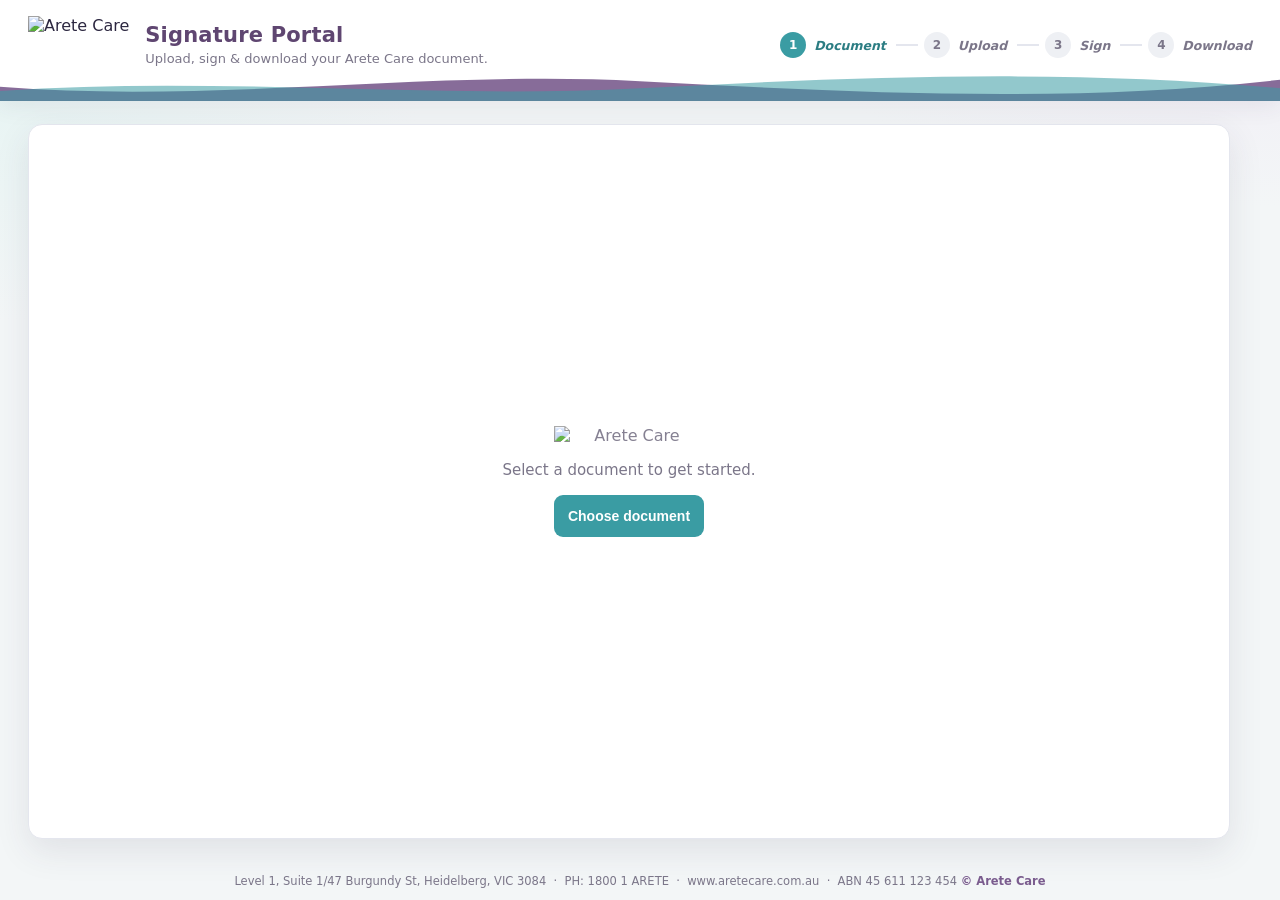
==== index.html @ b74be6d1 "Bump asset token for the updated confirm dialog Co-Authored-By: Claude Opus 5 <noreply@anthropic.com" ====
<!DOCTYPE html>
<html lang="en">
<head>
<meta charset="UTF-8">
<meta name="viewport" content="width=device-width, initial-scale=1.0">

<title>Arete Care · Signature Portal</title>

<link rel="stylesheet" href="css/style.css?v=20260728e">
<link rel="icon" href="assets/arete-logo.png">

<script src="libs/pdf.min.js"></script>
<script src="libs/pdf-lib.min.js"></script>
<script src="libs/signature_pad.umd.min.js"></script>
</head>

<body>

<!-- ============ MODE SELECTION MODAL ============ -->
<div class="modal-overlay" id="modeModal" aria-hidden="false">
    <div class="modal-card" role="dialog" aria-modal="true" aria-labelledby="modeModalTitle">
        <img class="modal-logo" src="assets/arete-logo.png" alt="Arete Care">
        <h2 id="modeModalTitle">Which document are you signing?</h2>
        <p class="modal-sub">Choose a document. The signature and date fields are already positioned for you.</p>

        <div class="mode-grid">
            <button type="button" class="mode-option" data-mode="service">
                <span class="mode-icon mode-icon--teal">&#128196;</span>
                <span class="mode-name">Service Agreement</span>
                <span class="mode-desc">Participant / Representative &amp; Arete authorised person signatures, plus tick boxes &amp; text fields.</span>
                <span class="mode-go">Choose this &rarr;</span>
            </button>

            <button type="button" class="mode-option" data-mode="schedule">
                <span class="mode-icon mode-icon--purple">&#128203;</span>
                <span class="mode-name">Schedule of Supports</span>
                <span class="mode-desc">Participant / Representative signature.</span>
                <span class="mode-go">Choose this &rarr;</span>
            </button>

            <button type="button" class="mode-option" data-mode="consent">
                <span class="mode-icon mode-icon--teal">&#9989;</span>
                <span class="mode-name">Consent Form</span>
                <span class="mode-desc">Use of media consent tick boxes, plus Participant &amp; Representative signatures and date.</span>
                <span class="mode-go">Choose this &rarr;</span>
            </button>

            <button type="button" class="mode-option" data-mode="sil">
                <span class="mode-icon mode-icon--purple">&#127968;</span>
                <span class="mode-name">SIL Service Agreement</span>
                <span class="mode-desc">Participant / Representative &amp; Arete authorised person signatures, plus access to records tick boxes &amp; text fields.</span>
                <span class="mode-go">Choose this &rarr;</span>
            </button>
        </div>
    </div>
</div>

<!-- ============ HEADER ============ -->
<header class="header">
    <div class="header-inner">
        <div class="brand-block">
            <img class="brand-logo" src="assets/arete-logo.png" alt="Arete Care">
            <div class="brand-text">
                <h1>Signature Portal</h1>
                <p>Upload, sign &amp; download your Arete Care document.</p>
            </div>
        </div>

        <ol class="stepper" id="stepper">
            <li data-step="document" class="active"><span>1</span><em>Document</em></li>
            <li data-step="upload"><span>2</span><em>Upload</em></li>
            <li data-step="sign"><span>3</span><em>Sign</em></li>
            <li data-step="download"><span>4</span><em>Download</em></li>
        </ol>
    </div>
    <svg class="header-wave" viewBox="0 0 1440 48" preserveAspectRatio="none" aria-hidden="true">
        <path d="M0,28 C240,52 480,4 720,20 C960,36 1200,52 1440,18 L1440,48 L0,48 Z" fill="#7a5c8e" opacity="0.9"/>
        <path d="M0,34 C240,12 480,46 720,30 C960,14 1200,2 1440,30 L1440,48 L0,48 Z" fill="#3a9ca3" opacity="0.55"/>
    </svg>
</header>

<!-- ============ MAIN LAYOUT ============ -->
<div class="main-layout panel-hidden">

    <section class="pdf-section">

        <div class="doc-toolbar" id="docToolbar" hidden>
            <div class="doc-toolbar-info">
                <strong id="toolbarDocName">Document</strong>
                <span id="toolbarMeta"></span>
            </div>
            <div class="doc-toolbar-actions">
                <button type="button" class="ghost-btn ghost-btn--reset" id="resetBtn" hidden
                        title="Clear this file and upload a different one">&#8635; Reset</button>
                <button type="button" class="ghost-btn" id="changeDocBtn">Change document</button>
            </div>
        </div>

        <!-- Scrollable preview area (height follows the screen) -->
        <div class="pdf-scroll" id="pdfScroll">

            <!-- Upload view -->
            <div class="upload-view" id="uploadView" hidden>
                <div class="upload-zone" id="uploadZone" tabindex="0" role="button" aria-label="Upload PDF">
                    <span class="upload-icon">&#11014;</span>
                    <h3 id="uploadTitle">Upload your document</h3>
                    <p id="uploadHint">Drag &amp; drop the PDF here, or click to browse.</p>
                </div>
                <input type="file" id="fileInput" accept="application/pdf,.pdf" hidden>
                <p class="upload-error" id="uploadError" hidden></p>
            </div>

            <!-- Document preview (all pages) -->
            <div id="pdfContainer"></div>

            <!-- Empty / initial -->
            <div class="empty-state" id="emptyState">
                <img class="empty-logo" src="assets/arete-logo.png" alt="Arete Care">
                <p>Select a document to get started.</p>
                <button type="button" id="openModalBtn">Choose document</button>
            </div>

        </div>

    </section>

    <aside class="side-panel" id="sidePanel">
        <div class="panel-title">
            <span>Signing</span>
            <strong id="panelMode">Ready</strong>
        </div>

        <div class="panel-locked" id="panelLocked">
            Upload a document to start signing.
        </div>

        <div class="panel-body" id="panelBody" hidden>
            <div class="panel-hint" id="fieldsHint" hidden>
                This document has tick boxes and blanks to fill in. Click the
                highlighted boxes on the document to tick them, and type into the
                shaded blanks. Typing ticks the matching box automatically.
            </div>

            <h3>Signature for</h3>
            <select id="signerRole"></select>

            <h3>Date signed</h3>
            <input type="date" id="signedDate">

            <h3>Draw signature</h3>
            <canvas id="signaturePad"></canvas>

            <div class="actions">
                <button id="clearSignature" class="secondary-btn">Clear</button>
                <button id="applySignature">Apply signature</button>
            </div>

            <div class="progress-row">
                <div class="progress-track"><div class="progress-fill" id="progressFill"></div></div>
                <span id="progressLabel">0 of 0 signed</span>
            </div>

            <button id="downloadBtn" disabled>Download signed PDF</button>

            <div id="signatureList" class="signature-list"></div>
        </div>
    </aside>

</div>

<footer class="site-footer">
    Level 1, Suite 1/47 Burgundy St, Heidelberg, VIC 3084 &nbsp;·&nbsp;
    PH: 1800 1 ARETE &nbsp;·&nbsp; www.aretecare.com.au &nbsp;·&nbsp; ABN 45 611 123 454
    <span>© Arete Care</span>
</footer>

<script src="js/signing-engine.js?v=20260728e"></script>
<script src="js/app.js?v=20260728e"></script>

</body>
</html>
---- css/style.css ----
:root{
    /* Arete Care brand palette (sampled from the document) */
    --teal:#3a9ca3;
    --teal-dark:#2c7d83;
    --teal-soft:#e6f4f3;
    --purple:#7a5c8e;
    --purple-dark:#5f4671;
    --purple-soft:#f0eaf5;

    --ink:#2c2740;
    --muted:#7b7689;
    --line:#e4e6ee;
    --panel:#ffffff;
    --page:#f3f6f7;
    --danger:#b42318;
    --danger-soft:#fdecea;

    --radius:14px;
    --radius-sm:9px;
    --shadow:0 12px 34px rgba(58,46,80,.10);
    --shadow-sm:0 4px 14px rgba(58,46,80,.08);
}

*{ box-sizing:border-box; }
html,body{ height:100%; }

/* the hidden attribute must always win over any display rule below */
[hidden]{ display:none !important; }

body{
    margin:0;
    font-family:"Segoe UI", system-ui, Arial, sans-serif;
    background:
        radial-gradient(900px 420px at 100% -5%, var(--purple-soft), transparent 60%),
        radial-gradient(820px 420px at -5% 8%, var(--teal-soft), transparent 60%),
        var(--page);
    color:var(--ink);
    display:flex;
    flex-direction:column;
    min-height:100%;
}

/* ===================== HEADER ===================== */
.header{
    position:sticky;
    top:0;
    z-index:30;
    flex:none;
    background:#ffffff;
    box-shadow:0 6px 22px rgba(58,46,80,.08);
}

.header-inner{
    display:flex;
    align-items:center;
    justify-content:space-between;
    gap:24px;
    flex-wrap:wrap;
    max-width:1320px;
    margin:0 auto;
    padding:16px 28px 26px;
}

.brand-block{ display:flex; align-items:center; gap:16px; }

.brand-logo{ height:58px; width:auto; display:block; }

.brand-text h1{
    margin:0;
    font-size:21px;
    line-height:1.1;
    color:var(--purple-dark);
    letter-spacing:.2px;
}
.brand-text p{ margin:4px 0 0; color:var(--muted); font-size:13px; }

/* stepper */
.stepper{
    display:flex;
    align-items:center;
    gap:6px;
    margin:0;
    padding:0;
    list-style:none;
}
.stepper li{
    display:flex;
    align-items:center;
    gap:8px;
    font-size:12.5px;
    font-weight:700;
    color:var(--muted);
    white-space:nowrap;
}
.stepper li::after{
    content:"";
    width:22px;
    height:2px;
    background:var(--line);
    margin-left:2px;
}
.stepper li:last-child::after{ display:none; }
.stepper li span{
    display:grid;
    place-items:center;
    width:26px;
    height:26px;
    border-radius:50%;
    background:#eef0f4;
    color:var(--muted);
    font-size:12px;
    transition:.2s;
}
.stepper li.active{ color:var(--teal-dark); }
.stepper li.active span{ background:var(--teal); color:#fff; }
.stepper li.done{ color:var(--purple); }
.stepper li.done span{ background:var(--purple); color:#fff; font-size:0; }
.stepper li.done span::before{ content:"\2713"; font-size:13px; }

.header-wave{
    position:absolute;
    left:0;
    right:0;
    bottom:-1px;
    width:100%;
    height:34px;
    display:block;
}

/* ===================== LAYOUT ===================== */
.main-layout{
    flex:1;
    width:100%;
    max-width:1320px;
    margin:0 auto;
    display:grid;
    grid-template-columns:minmax(0,1fr) 380px;
    gap:22px;
    padding:24px 28px;
    align-items:start;
    transition:grid-template-columns .3s ease;
}

/* No signature box selected yet: collapse the side panel's column to 0 and
   let the document smoothly take the full width instead. */
.main-layout.panel-hidden{
    grid-template-columns:minmax(0,1fr) 0px;
}

.pdf-section,
.side-panel{
    background:var(--panel);
    border:1px solid var(--line);
    border-radius:var(--radius);
    box-shadow:var(--shadow);
}

.pdf-section{
    display:flex;
    flex-direction:column;
    min-height:0;
    padding:14px;
}

/* the only scroll area for the document; height follows the screen on desktop */
.pdf-scroll{
    flex:1;
    min-height:0;
}

.side-panel{
    display:flex;
    flex-direction:column;
    padding:0 0 16px;
    overflow:hidden;
    min-width:0; /* allow the grid column to actually shrink to 0, not just its content */
    opacity:1;
    visibility:visible;
    transform:translateX(0);
    transition:opacity .25s ease, transform .25s ease, visibility 0s linear 0s;
}

/* Fade + slide out as the column collapses; only truly hidden once the fade finishes. */
.main-layout.panel-hidden .side-panel{
    opacity:0;
    visibility:hidden;
    transform:translateX(16px);
    transition:opacity .2s ease, transform .2s ease, visibility 0s linear .2s;
}

@media (prefers-reduced-motion:reduce){
    .main-layout,
    .side-panel{ transition:none; }
}

/* ===================== DOC TOOLBAR ===================== */
.doc-toolbar{
    flex:none;
    display:flex;
    align-items:center;
    justify-content:space-between;
    gap:14px;
    padding:12px 16px;
    margin-bottom:14px;
    background:linear-gradient(120deg,var(--teal-soft),var(--purple-soft));
    border:1px solid #e1e8ea;
    border-radius:var(--radius-sm);
}
.doc-toolbar-info{ display:flex; flex-direction:column; gap:2px; min-width:0; }
.doc-toolbar-info strong{ font-size:15px; color:var(--purple-dark); }
.doc-toolbar-info span{ font-size:12.5px; color:var(--muted); }

.doc-toolbar-actions{ display:flex; gap:10px; flex:none; }

.ghost-btn{
    background:#fff;
    color:var(--teal-dark);
    border:1.5px solid var(--teal);
    font-weight:700;
    white-space:nowrap;
}
.ghost-btn:hover{ background:var(--teal-soft); }

.ghost-btn--reset{
    color:var(--purple-dark);
    border-color:#cdbcd8;
}
.ghost-btn--reset:hover{ background:var(--purple-soft); border-color:var(--purple); }

/* ===================== UPLOAD VIEW ===================== */
.upload-view{
    display:flex;
    flex-direction:column;
    justify-content:center;
    min-height:100%;
    padding:18px 6px;
}

.upload-zone{
    display:flex;
    flex-direction:column;
    align-items:center;
    justify-content:center;
    gap:8px;
    min-height:360px;
    padding:40px;
    border:2.5px dashed #b7cdd0;
    border-radius:16px;
    background:linear-gradient(180deg,#fafdfd,#f3f9f9);
    cursor:pointer;
    text-align:center;
    transition:border-color .15s, background .15s, transform .05s;
}
.upload-zone:hover,
.upload-zone:focus-visible{
    border-color:var(--teal);
    background:var(--teal-soft);
    outline:none;
}
.upload-zone.dragover{
    border-color:var(--purple);
    background:var(--purple-soft);
    transform:scale(1.004);
}
.upload-icon{ font-size:42px; line-height:1; color:var(--teal); }
.upload-zone h3{ margin:6px 0 0; font-size:18px; color:var(--ink); text-transform:none; letter-spacing:0; }
.upload-zone p{ margin:0; color:var(--muted); font-size:14px; }
.upload-error{
    margin:14px 2px 0;
    padding:12px 14px;
    border-left:4px solid var(--danger);
    border-radius:6px;
    background:var(--danger-soft);
    color:#7a1c14;
    font-weight:600;
    font-size:13.5px;
}

/* ===================== EMPTY STATE ===================== */
.empty-state{
    display:flex;
    flex-direction:column;
    align-items:center;
    justify-content:center;
    gap:16px;
    min-height:100%;
    color:var(--muted);
    text-align:center;
}
.empty-logo{ width:150px; opacity:.92; }
.empty-state p{ margin:0; font-size:15px; }

/* ===================== SIDE PANEL ===================== */
.panel-title{
    display:flex;
    justify-content:space-between;
    align-items:center;
    gap:10px;
    padding:15px 20px;
    background:linear-gradient(120deg,var(--teal),var(--teal-dark));
    color:#fff;
}
.panel-title span{ font-size:17px; font-weight:800; letter-spacing:.3px; }
.panel-title strong{
    padding:5px 11px;
    border-radius:999px;
    background:rgba(255,255,255,.22);
    color:#fff;
    font-size:11.5px;
    max-width:190px;
    overflow:hidden;
    text-overflow:ellipsis;
    white-space:nowrap;
}

.panel-locked{
    margin:20px;
    padding:16px;
    border-radius:var(--radius-sm);
    background:#f5f7f8;
    border:1px dashed #cdd6d8;
    color:var(--muted);
    font-size:14px;
    text-align:center;
}

.panel-title{ flex:none; }
.panel-locked{ flex:none; }
.panel-body{ flex:1; min-height:0; overflow-y:auto; padding:18px 20px 0; }

.panel-hint{
    padding:11px 13px;
    margin-bottom:6px;
    border-left:4px solid var(--purple);
    border-radius:6px;
    background:var(--purple-soft);
    color:var(--purple-dark);
    font-size:12.5px;
    line-height:1.45;
    font-weight:600;
}

h3{
    display:block;
    margin:16px 0 8px;
    font-size:12px;
    font-weight:800;
    color:var(--purple-dark);
    text-transform:uppercase;
    letter-spacing:.5px;
}

input,
select{
    width:100%;
    min-height:42px;
    padding:9px 12px;
    border:1.5px solid #d3dadd;
    border-radius:var(--radius-sm);
    background:#fff;
    color:var(--ink);
    font:inherit;
}
input:focus,
select:focus{
    outline:none;
    border-color:var(--teal);
    box-shadow:0 0 0 3px rgba(58,156,163,.18);
}
button:focus-visible{
    outline:3px solid rgba(122,92,142,.3);
    outline-offset:2px;
}

#signaturePad{
    display:block;
    width:100%;
    height:200px;
    border:2px solid #c9d3d4;
    border-radius:var(--radius-sm);
    background:#fff;
    touch-action:none;
}

.actions{
    display:grid;
    grid-template-columns:1fr 1.6fr;
    gap:10px;
    margin-top:10px;
}

button{
    min-height:42px;
    padding:10px 14px;
    cursor:pointer;
    border:0;
    border-radius:var(--radius-sm);
    background:var(--teal);
    color:#fff;
    font-weight:800;
    font-size:14px;
    transition:background .15s, transform .04s, opacity .15s;
}
button:hover{ background:var(--teal-dark); }
button:active{ transform:translateY(1px); }

.secondary-btn{ background:#eef1f2; color:#55606a; }
.secondary-btn:hover{ background:#e2e7e9; }

.progress-row{ display:flex; align-items:center; gap:10px; margin:18px 0 10px; }
.progress-track{ flex:1; height:8px; border-radius:999px; background:#e9eef0; overflow:hidden; }
.progress-fill{ height:100%; width:0; background:linear-gradient(90deg,var(--teal),var(--purple)); transition:width .3s ease; }
#progressLabel{ font-size:12.5px; font-weight:700; color:var(--muted); white-space:nowrap; }

#downloadBtn{ width:100%; margin-top:4px; background:var(--purple); }
#downloadBtn:hover{ background:var(--purple-dark); }
#downloadBtn:disabled{ background:#cdc6d6; cursor:not-allowed; }

/* checklist */
.signature-list{ display:grid; gap:9px; margin-top:16px; }
.signature-item{
    display:flex;
    justify-content:space-between;
    gap:12px;
    align-items:center;
    width:100%;
    background:#f4f6f7;
    color:var(--ink);
    text-align:left;
    font-weight:700;
    border:1px solid var(--line);
}
.signature-item:hover{ background:#eef2f3; }
.signature-item strong{ font-size:11.5px; color:var(--muted); font-weight:800; }
.signature-item.done{ background:var(--teal-soft); border-color:#bfe2df; }
.signature-item.done strong{ color:var(--teal-dark); }

/* ===================== PDF PAGES ===================== */
.page-wrapper{
    position:relative;
    width:max-content;
    max-width:100%;
    margin:0 auto 22px;
    background:#fff;
    box-shadow:0 4px 20px rgba(58,46,80,.16);
    border-radius:6px;
    border:1px solid #eceef2;
}
.page-wrapper canvas{ display:block; max-width:100%; height:auto; border-radius:6px; }

.page-badge{
    position:absolute;
    top:8px;
    right:8px;
    z-index:2;
    padding:3px 10px;
    border-radius:999px;
    background:rgba(95,70,113,.82);
    color:#fff;
    font-size:11px;
    font-weight:700;
    pointer-events:none;
}

.signature-box{
    position:absolute;
    min-height:0;            /* override global button min-height:42px so small boxes size correctly */
    border:1.5px solid #b59ec9;
    border-radius:3px;
    background:rgba(122,92,142,.10);
    cursor:pointer;
    display:flex;
    align-items:center;
    justify-content:center;
    font-weight:700;
    letter-spacing:.2px;
    color:var(--purple-dark);
    padding:0 4px;
    text-align:center;
    overflow:hidden;
    line-height:1.05;
    font-size:max(8px, calc(var(--s, 1) * 11px));
    transition:background .12s, border-color .12s, box-shadow .12s;
}
/* the field being signed now: same look, just a subtle focus ring */
.signature-box:hover,
.signature-box.active{
    border-color:var(--purple);
    background:rgba(122,92,142,.14);
    box-shadow:0 0 0 2px rgba(122,92,142,.18);
}
/* once signed, always render clean (borderless) — matches the exported PDF */
.signature-box.signed,
.signature-box.signed.active{
    border-color:transparent;
    background:transparent;
    box-shadow:none;
}
.signature-box img{ width:100%; height:100%; object-fit:contain; }

.date-stamp{
    position:absolute;
    color:#000;
    font-family:Arial, sans-serif;
    line-height:1;
    pointer-events:none;
    white-space:nowrap;
}

/* clickable tick boxes overlaid on the PDF */
.checkbox-overlay{
    position:absolute;
    display:grid;
    place-items:center;
    min-height:0;
    padding:0;
    /* scales with the page; small floor so list rows never overlap on mobile */
    width:max(7px, calc(var(--s, 1) * 12px));
    height:max(7px, calc(var(--s, 1) * 12px));
    transform:translate(-50%, -50%);  /* anchored on the box centre */
    border:2px solid var(--purple);
    border-radius:4px;
    background:rgba(122,92,142,.10);
    color:transparent;
    line-height:0;
    cursor:pointer;
    transition:background .12s, border-color .12s;
}
.checkbox-overlay::before{
    content:"\2713";
    font-size:max(10px, calc(var(--s, 1) * 11px));
    font-weight:900;
    line-height:1;
    color:transparent;
}
/* keep the centring transform on press — otherwise the global button:active
   transform shifts the box out from under the cursor and the click is lost */
.checkbox-overlay:active{ transform:translate(-50%, -50%); }
.checkbox-overlay:hover{ background:rgba(122,92,142,.22); }
.checkbox-overlay.checked{ border-color:var(--teal); background:rgba(58,156,163,.18); }
.checkbox-overlay.checked::before{ color:var(--teal-dark); }

/* fill-in blanks overlaid on the PDF */
.textfield-overlay{
    position:absolute;
    min-height:0;
    padding:0 2px;
    border:0;
    border-bottom:1.5px solid transparent;
    border-radius:0;
    background:rgba(58,156,163,.10);
    color:#11253f;
    font-family:Arial, sans-serif;
    line-height:1;
}
.textfield-overlay:hover{ background:rgba(58,156,163,.16); }
.textfield-overlay:focus{
    outline:none;
    background:rgba(58,156,163,.22);
    border-bottom-color:var(--teal);
    box-shadow:none;
}

/* ===================== MODAL ===================== */
.modal-overlay{
    position:fixed;
    inset:0;
    z-index:100;
    display:none;
    align-items:center;
    justify-content:center;
    padding:20px;
    background:rgba(44,39,64,.55);
    backdrop-filter:blur(4px);
}
.modal-overlay.open{ display:flex; }

.modal-card{
    width:100%;
    max-width:840px;
    background:#fff;
    border-radius:18px;
    padding:30px 30px 32px;
    text-align:center;
    box-shadow:0 30px 80px rgba(44,39,64,.4);
    animation:modalIn .2s ease;
}
@keyframes modalIn{
    from{ opacity:0; transform:translateY(12px) scale(.98); }
    to{ opacity:1; transform:none; }
}
.modal-logo{ height:72px; width:auto; margin:0 auto 14px; display:block; }
.modal-card h2{ margin:0; font-size:23px; color:var(--purple-dark); }
.modal-sub{ margin:8px 0 24px; color:var(--muted); font-size:14px; }

.mode-grid{ display:grid; grid-template-columns:repeat(auto-fit, minmax(190px, 1fr)); gap:16px; }

.mode-option{
    display:flex;
    flex-direction:column;
    align-items:flex-start;
    gap:8px;
    padding:22px;
    min-height:auto;
    background:#fbfcfc;
    border:2px solid var(--line);
    border-radius:16px;
    color:var(--ink);
    text-align:left;
    transition:border-color .15s, background .15s, transform .08s, box-shadow .15s;
}
.mode-option:hover{
    border-color:var(--teal);
    background:var(--teal-soft);
    transform:translateY(-3px);
    box-shadow:var(--shadow-sm);
}
.mode-icon{
    display:grid;
    place-items:center;
    width:48px;
    height:48px;
    border-radius:12px;
    font-size:24px;
}
.mode-icon--teal{ background:var(--teal-soft); }
.mode-icon--purple{ background:var(--purple-soft); }
.mode-name{ font-size:17px; font-weight:800; color:var(--purple-dark); }
.mode-desc{ font-size:13px; color:var(--muted); font-weight:600; line-height:1.45; }
.mode-go{ margin-top:6px; font-size:13px; font-weight:800; color:var(--teal-dark); }

/* ===================== SIGN / COUNTERSIGN STATUS VIEWS ===================== */
/* Loading / invalid-link / sent states on sign.html + countersign.html --
   reuses the empty-state look since it's the same "nothing to show yet /
   nothing more to do" shape. */
.sign-status{
    display:flex;
    flex-direction:column;
    align-items:center;
    justify-content:center;
    gap:14px;
    min-height:100%;
    padding:40px 20px;
    color:var(--muted);
    text-align:center;
}
.sign-status img{ width:110px; opacity:.92; }
.sign-status h3{ margin:0; font-size:18px; color:var(--ink); text-transform:none; letter-spacing:0; }
.sign-status p{ margin:0; font-size:14px; max-width:420px; }
.sign-status .status-icon{ font-size:42px; line-height:1; }
.sign-status--error p{ color:#7a1c14; font-weight:600; }
.sign-status--success .status-icon{ color:var(--teal-dark); }

/* ===================== COMPLIANCE PORTAL ===================== */
.compliance-layout{
    flex:1;
    width:100%;
    max-width:1320px;
    margin:0 auto;
    display:grid;
    grid-template-columns:320px minmax(0,1fr);
    gap:22px;
    padding:24px 28px;
    align-items:start;
}

.compliance-card{
    background:var(--panel);
    border:1px solid var(--line);
    border-radius:var(--radius);
    box-shadow:var(--shadow);
    padding:22px;
    min-width:0;
}
.compliance-card h2{ margin:0 0 6px; color:var(--purple-dark); }
.compliance-hint{ margin:0 0 18px; color:var(--muted); font-size:13px; }
.compliance-card h3{ margin:14px 0 6px; font-size:13px; color:var(--ink); }
.compliance-card h3:first-of-type{ margin-top:0; }

/* Custom file picker -- the native "Choose File" control can't be styled and
   looks foreign next to the rest of the form. Compact sibling of the signing
   tool's .upload-zone, sized for this narrow column. */
.file-drop{
    display:flex;
    flex-direction:column;
    align-items:center;
    justify-content:center;
    gap:2px;
    padding:18px 14px;
    border:2px dashed #b7cdd0;
    border-radius:var(--radius-sm);
    background:linear-gradient(180deg,#fafdfd,#f3f9f9);
    cursor:pointer;
    text-align:center;
    transition:border-color .15s, background .15s;
}
.file-drop:hover,
.file-drop:focus-visible{
    border-color:var(--teal);
    background:var(--teal-soft);
    outline:none;
}
.file-drop.dragover{
    border-color:var(--purple);
    background:var(--purple-soft);
}
.file-drop-icon{ font-size:20px; line-height:1; color:var(--teal); }
.file-drop-main{ font-size:13.5px; font-weight:700; color:var(--teal-dark); }
.file-drop-sub{ font-size:11.5px; color:var(--muted); }

.file-chosen{
    display:flex;
    align-items:center;
    gap:10px;
    padding:10px 12px;
    border:1px solid var(--teal);
    border-radius:var(--radius-sm);
    background:var(--teal-soft);
}
.file-chosen-icon{ font-size:17px; line-height:1; flex:none; }
.file-chosen-text{ display:flex; flex-direction:column; min-width:0; flex:1; }
.file-chosen-text strong{
    font-size:12.5px;
    color:var(--ink);
    overflow:hidden;
    text-overflow:ellipsis;
    white-space:nowrap;
}
.file-chosen-text span{ font-size:11px; color:var(--muted); }
.file-clear{
    flex:none;
    width:24px;
    height:24px;
    padding:0;
    border:none;
    border-radius:50%;
    background:transparent;
    color:var(--muted);
    font-size:19px;
    line-height:1;
    cursor:pointer;
    transition:background .15s, color .15s;
}
.file-clear:hover{ background:#ffffff; color:var(--danger); }

.compliance-error{
    margin-top:10px;
    color:var(--danger);
    background:var(--danger-soft);
    border-radius:var(--radius-sm);
    padding:8px 12px;
    font-size:13px;
    font-weight:700;
}

.link-result{
    margin-top:18px;
    padding:14px;
    border-radius:var(--radius-sm);
    background:var(--teal-soft);
    border:1px solid var(--teal);
}
.link-result strong{ color:var(--teal-dark); }
.link-result p{ margin:6px 0 10px; font-size:12.5px; color:var(--muted); }
.link-row{ display:flex; gap:8px; }
.link-row input{ flex:1; font-size:12.5px; }
.link-row button{ flex:none; }

/* Named distinctly from .doc-toolbar, which is the signing tool's own toolbar
   further up this file -- same idea, different page, different styling. */
.doc-list-head{
    display:flex;
    align-items:center;
    justify-content:space-between;
    gap:12px;
    flex-wrap:wrap;
}
.doc-list-head h2{ margin:0; }
.doc-list-head-right{ display:flex; align-items:center; gap:10px; }
.doc-count{ color:var(--muted); font-size:12.5px; white-space:nowrap; }

.live-badge{
    display:inline-flex;
    align-items:center;
    gap:6px;
    font-size:11.5px;
    color:var(--muted);
    white-space:nowrap;
}
.live-dot{
    width:7px;
    height:7px;
    border-radius:50%;
    background:var(--teal);
    animation:live-pulse 2s ease-in-out infinite;
}
.live-dot.is-stale{ background:#c9a227; animation:none; }

@keyframes live-pulse{
    0%,100%{ opacity:1; }
    50%{ opacity:.25; }
}
@media (prefers-reduced-motion:reduce){
    .live-dot{ animation:none; }
}

/* Header row stays put while the body scrolls, so you never lose track of
   which column you're reading in a long list. */
.doc-table-wrap{ overflow:auto; margin-top:12px; }
.doc-table{ width:100%; border-collapse:collapse; font-size:13px; }
.doc-table th{
    position:sticky;
    top:0;
    z-index:1;
    background:var(--panel);
    text-align:left;
    padding:10px 8px;
    color:var(--muted);
    font-size:11.5px;
    text-transform:uppercase;
    letter-spacing:.03em;
    border-bottom:1px solid var(--line);
    white-space:nowrap;
}
.doc-table td{ padding:11px 8px; border-bottom:1px solid var(--line); vertical-align:middle; }
.doc-table tbody tr:last-child td{ border-bottom:none; }
.doc-table tbody tr{ transition:background .12s ease; }
.doc-table tbody tr:hover{ background:#fafbfc; }

/* Column sizing: keep the two date columns and the action button on one line
   each, and let the participant cell absorb the slack -- a long email address
   ellipsises rather than forcing the action button out of view. */
.doc-table td:nth-child(4),
.doc-table td:nth-child(5){ white-space:nowrap; color:var(--muted); }
.doc-table th:nth-child(6),
.doc-table td:nth-child(6){ white-space:nowrap; text-align:right; }
.doc-table td:first-child{ max-width:240px; }

.doc-table-sub{
    display:block;
    color:var(--muted);
    font-size:11.5px;
    overflow:hidden;
    text-overflow:ellipsis;
    white-space:nowrap;
}
.doc-table-empty{ text-align:center; color:var(--muted); padding:24px 10px; }

.status-pill{
    display:inline-block;
    padding:4px 10px;
    border-radius:999px;
    font-size:11.5px;
    font-weight:700;
    white-space:nowrap;
    background:#eef1f2;
    color:#55606a;
}
.status-pill.status-ParticipantSigned,
.status-pill.status-FullyExecuted{ background:var(--teal-soft); color:var(--teal-dark); }
.status-pill.status-AwaitingParticipantSignature,
.status-pill.status-AwaitingAuthorisedSignature{ background:var(--purple-soft); color:var(--purple-dark); }
.status-pill.status-Purged{ background:var(--danger-soft); color:var(--danger); }

/* Desktop: same fixed app shell the signing tool uses -- the page itself never
   scrolls, each card scrolls inside its own screen-height area. Without this
   the global `overflow:hidden` (see RESPONSIVE below) would simply clip the
   documents list once it outgrew the viewport, with no way to reach the rest. */
@media (min-width:1081px){
    /* flex:1 (base rule) already sizes this to the space left by the header and
       footer; min-height:0 is what lets it shrink so the cards can scroll. */
    .compliance-layout{ min-height:0; align-items:stretch; }
    .compliance-card{ display:flex; flex-direction:column; min-height:0; max-height:100%; }
    /* The form card scrolls as a whole; the documents card pins its heading and
       scrolls only the table, so Refresh stays reachable. */
    .compliance-card--form{ overflow-y:auto; }
    .compliance-card--wide > .doc-list-head{ flex:none; }
    .compliance-card--wide > .doc-table-wrap{ flex:1; min-height:0; }
}

@media (max-width:900px){
    .compliance-layout{ grid-template-columns:1fr; }
    /* Stacked: cap the list instead of letting it run on forever, so the
       create form stays reachable without a long scroll past it. */
    .doc-table-wrap{ max-height:60vh; }
}

/* ===================== FOOTER ===================== */
.site-footer{
    flex:none;
    text-align:center;
    padding:10px 20px;
    color:var(--muted);
    font-size:11.5px;
    line-height:1.5;
}
.site-footer span{ color:var(--purple); font-weight:700; }

/* ===================== RESPONSIVE ===================== */
/* Desktop = fixed app shell: the page itself never scrolls; only the document
   preview (and, if needed, the side panel) scroll inside a screen-sized area. */
@media (min-width:1081px){
    html, body{ height:100%; overflow:hidden; }
    body{ height:100vh; }
    .main-layout{ flex:1; min-height:0; }
    .pdf-section{ height:100%; overflow:hidden; }
    .pdf-scroll{ overflow-y:auto; overflow-x:hidden; }
    .side-panel{ height:100%; }
}

@media (max-width:1080px){
    .main-layout{ grid-template-columns:1fr; }
    .side-panel{ overflow:visible; }
    .panel-body{ overflow:visible; }
}

@media (max-width:760px){
    .header-inner{ padding:14px 18px 24px; }
    .brand-logo{ height:48px; }
    .stepper{ width:100%; overflow-x:auto; padding-bottom:2px; }
    .stepper li em{ display:none; }     /* show numbers only on small screens */
    .stepper li::after{ width:14px; }
    .main-layout{ padding:18px 16px; gap:16px; }
    .mode-grid{ grid-template-columns:1fr; }
    .doc-toolbar{ flex-wrap:wrap; }
    .doc-toolbar-actions{ width:100%; flex-direction:column; }
    .doc-toolbar-actions .ghost-btn{ width:100%; }
}

@media (max-width:520px){
    .brand-text h1{ font-size:18px; }
    .brand-text p{ display:none; }
    .pdf-section,.upload-view{ padding:12px 8px; }
    .modal-card{ padding:22px 18px 24px; }
    .actions{ grid-template-columns:1fr 1fr; }
}
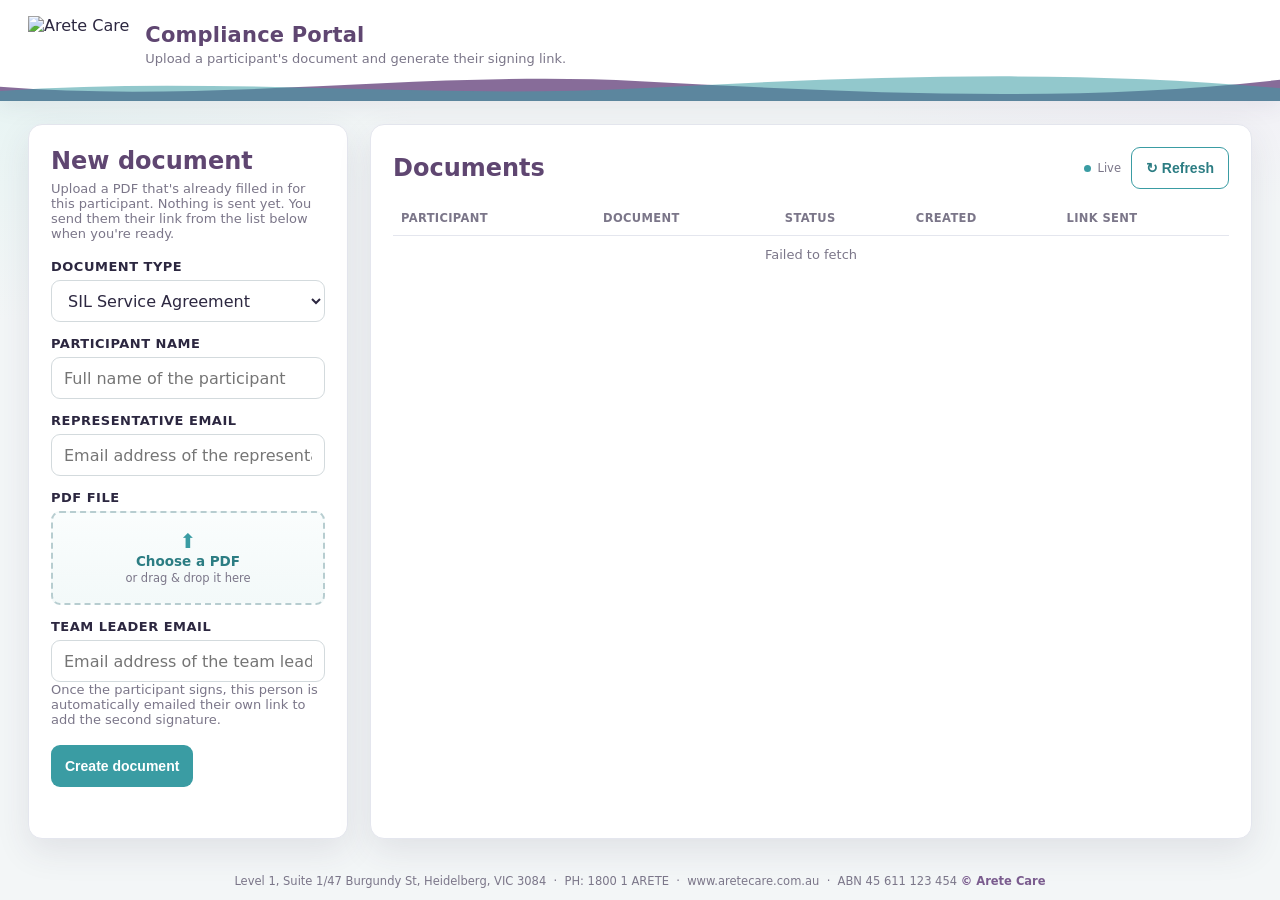
==== commit 0de197da: "Serve the Compliance Portal at the site root portal.aretecare.com.au opened the offline signing tool" ====
--- a/index.html
+++ b/index.html
@@ -4,74 +4,23 @@
 <meta charset="UTF-8">
 <meta name="viewport" content="width=device-width, initial-scale=1.0">
 
-<title>Arete Care · Signature Portal</title>
+<title>Arete Care · Compliance Portal</title>
 
-<link rel="stylesheet" href="css/style.css?v=20260728e">
+<link rel="stylesheet" href="css/style.css?v=20260730a">
 <link rel="icon" href="assets/arete-logo.png">
-
-<script src="libs/pdf.min.js"></script>
-<script src="libs/pdf-lib.min.js"></script>
-<script src="libs/signature_pad.umd.min.js"></script>
 </head>
 
 <body>
 
-<!-- ============ MODE SELECTION MODAL ============ -->
-<div class="modal-overlay" id="modeModal" aria-hidden="false">
-    <div class="modal-card" role="dialog" aria-modal="true" aria-labelledby="modeModalTitle">
-        <img class="modal-logo" src="assets/arete-logo.png" alt="Arete Care">
-        <h2 id="modeModalTitle">Which document are you signing?</h2>
-        <p class="modal-sub">Choose a document. The signature and date fields are already positioned for you.</p>
-
-        <div class="mode-grid">
-            <button type="button" class="mode-option" data-mode="service">
-                <span class="mode-icon mode-icon--teal">&#128196;</span>
-                <span class="mode-name">Service Agreement</span>
-                <span class="mode-desc">Participant / Representative &amp; Arete authorised person signatures, plus tick boxes &amp; text fields.</span>
-                <span class="mode-go">Choose this &rarr;</span>
-            </button>
-
-            <button type="button" class="mode-option" data-mode="schedule">
-                <span class="mode-icon mode-icon--purple">&#128203;</span>
-                <span class="mode-name">Schedule of Supports</span>
-                <span class="mode-desc">Participant / Representative signature.</span>
-                <span class="mode-go">Choose this &rarr;</span>
-            </button>
-
-            <button type="button" class="mode-option" data-mode="consent">
-                <span class="mode-icon mode-icon--teal">&#9989;</span>
-                <span class="mode-name">Consent Form</span>
-                <span class="mode-desc">Use of media consent tick boxes, plus Participant &amp; Representative signatures and date.</span>
-                <span class="mode-go">Choose this &rarr;</span>
-            </button>
-
-            <button type="button" class="mode-option" data-mode="sil">
-                <span class="mode-icon mode-icon--purple">&#127968;</span>
-                <span class="mode-name">SIL Service Agreement</span>
-                <span class="mode-desc">Participant / Representative &amp; Arete authorised person signatures, plus access to records tick boxes &amp; text fields.</span>
-                <span class="mode-go">Choose this &rarr;</span>
-            </button>
-        </div>
-    </div>
-</div>
-
-<!-- ============ HEADER ============ -->
 <header class="header">
     <div class="header-inner">
         <div class="brand-block">
             <img class="brand-logo" src="assets/arete-logo.png" alt="Arete Care">
             <div class="brand-text">
-                <h1>Signature Portal</h1>
-                <p>Upload, sign &amp; download your Arete Care document.</p>
+                <h1>Compliance Portal</h1>
+                <p>Upload a participant's document and generate their signing link.</p>
             </div>
         </div>
-
-        <ol class="stepper" id="stepper">
-            <li data-step="document" class="active"><span>1</span><em>Document</em></li>
-            <li data-step="upload"><span>2</span><em>Upload</em></li>
-            <li data-step="sign"><span>3</span><em>Sign</em></li>
-            <li data-step="download"><span>4</span><em>Download</em></li>
-        </ol>
     </div>
     <svg class="header-wave" viewBox="0 0 1440 48" preserveAspectRatio="none" aria-hidden="true">
         <path d="M0,28 C240,52 480,4 720,20 C960,36 1200,52 1440,18 L1440,48 L0,48 Z" fill="#7a5c8e" opacity="0.9"/>
@@ -79,92 +28,95 @@
     </svg>
 </header>
 
-<!-- ============ MAIN LAYOUT ============ -->
-<div class="main-layout panel-hidden">
+<div class="compliance-layout">
 
-    <section class="pdf-section">
+    <section class="compliance-card compliance-card--form">
+        <h2>New document</h2>
+        <p class="compliance-hint">Upload a PDF that's already filled in for this participant. Nothing is sent yet. You send them their link from the list below when you're ready.</p>
 
-        <div class="doc-toolbar" id="docToolbar" hidden>
-            <div class="doc-toolbar-info">
-                <strong id="toolbarDocName">Document</strong>
-                <span id="toolbarMeta"></span>
+        <form id="createForm">
+            <h3>Document type</h3>
+            <!-- Ordered by how often Compliance reaches for them, so the first
+                 option is usually the right one already. -->
+            <select id="documentType" required>
+                <option value="sil">SIL Service Agreement</option>
+                <option value="service">Service Agreement</option>
+                <option value="consent">Consent Form</option>
+                <option value="schedule">Schedule of Supports</option>
+            </select>
+
+            <h3>Participant name</h3>
+            <input type="text" id="participantName" placeholder="Full name of the participant" required>
+
+            <h3>Representative email</h3>
+            <input type="email" id="participantEmail" placeholder="Email address of the representative" required>
+
+            <h3>PDF file</h3>
+            <!-- The native input is hidden and driven by the zone below. It
+                 deliberately has no `required`: a hidden control can't be
+                 focused to show a validation bubble, which silently blocks
+                 submit -- handleCreate() checks for a file instead. -->
+            <div class="file-drop" id="fileDrop" tabindex="0" role="button" aria-label="Choose a PDF file">
+                <span class="file-drop-icon">&#11014;</span>
+                <span class="file-drop-main">Choose a PDF</span>
+                <span class="file-drop-sub">or drag &amp; drop it here</span>
             </div>
-            <div class="doc-toolbar-actions">
-                <button type="button" class="ghost-btn ghost-btn--reset" id="resetBtn" hidden
-                        title="Clear this file and upload a different one">&#8635; Reset</button>
-                <button type="button" class="ghost-btn" id="changeDocBtn">Change document</button>
+            <div class="file-chosen" id="fileChosen" hidden>
+                <span class="file-chosen-icon">&#128196;</span>
+                <span class="file-chosen-text">
+                    <strong id="fileName"></strong>
+                    <span id="fileSize"></span>
+                </span>
+                <button type="button" class="file-clear" id="fileClear" aria-label="Remove this file" title="Remove">&times;</button>
+            </div>
+            <input type="file" id="pdfFile" accept="application/pdf,.pdf" hidden>
+
+            <h3>Team leader email</h3>
+            <input type="email" id="teamLeaderEmail" placeholder="Email address of the team leader" required>
+            <p class="compliance-hint">Once the participant signs, this person is automatically emailed their own link to add the second signature.</p>
+
+            <button type="submit" id="createBtn">Create document</button>
+            <p class="compliance-error" id="createError" hidden></p>
+        </form>
+
+        <div class="link-result" id="linkResult" hidden>
+            <strong id="linkResultTitle">Document created</strong>
+            <p id="linkResultHint">It's in the list below. Press <em>Send link</em> when you're ready for the participant to receive it.</p>
+        </div>
+    </section>
+
+    <section class="compliance-card compliance-card--wide">
+        <div class="doc-list-head">
+            <h2>Documents</h2>
+            <div class="doc-list-head-right">
+                <span class="doc-count" id="docCount"></span>
+                <span class="live-badge">
+                    <span class="live-dot" id="liveDot" title="Updating automatically"></span>
+                    <span id="liveLabel">Live</span>
+                </span>
+                <button type="button" class="ghost-btn" id="refreshBtn">&#8635; Refresh</button>
             </div>
         </div>
-
-        <!-- Scrollable preview area (height follows the screen) -->
-        <div class="pdf-scroll" id="pdfScroll">
-
-            <!-- Upload view -->
-            <div class="upload-view" id="uploadView" hidden>
-                <div class="upload-zone" id="uploadZone" tabindex="0" role="button" aria-label="Upload PDF">
-                    <span class="upload-icon">&#11014;</span>
-                    <h3 id="uploadTitle">Upload your document</h3>
-                    <p id="uploadHint">Drag &amp; drop the PDF here, or click to browse.</p>
-                </div>
-                <input type="file" id="fileInput" accept="application/pdf,.pdf" hidden>
-                <p class="upload-error" id="uploadError" hidden></p>
-            </div>
-
-            <!-- Document preview (all pages) -->
-            <div id="pdfContainer"></div>
-
-            <!-- Empty / initial -->
-            <div class="empty-state" id="emptyState">
-                <img class="empty-logo" src="assets/arete-logo.png" alt="Arete Care">
-                <p>Select a document to get started.</p>
-                <button type="button" id="openModalBtn">Choose document</button>
-            </div>
-
+        <div class="doc-table-wrap">
+            <table class="doc-table">
+                <thead>
+                    <tr>
+                        <th>Participant</th>
+                        <th>Document</th>
+                        <th>Status</th>
+                        <th>Created</th>
+                        <th>Link sent</th>
+                        <!-- Hidden by compliance.js whenever no row has an
+                             action, so a finished list has no dangling column. -->
+                        <th id="actionHead" hidden>Action</th>
+                    </tr>
+                </thead>
+                <tbody id="docTableBody">
+                    <tr><td colspan="5" class="doc-table-empty">Loading&hellip;</td></tr>
+                </tbody>
+            </table>
         </div>
-
     </section>
-
-    <aside class="side-panel" id="sidePanel">
-        <div class="panel-title">
-            <span>Signing</span>
-            <strong id="panelMode">Ready</strong>
-        </div>
-
-        <div class="panel-locked" id="panelLocked">
-            Upload a document to start signing.
-        </div>
-
-        <div class="panel-body" id="panelBody" hidden>
-            <div class="panel-hint" id="fieldsHint" hidden>
-                This document has tick boxes and blanks to fill in. Click the
-                highlighted boxes on the document to tick them, and type into the
-                shaded blanks. Typing ticks the matching box automatically.
-            </div>
-
-            <h3>Signature for</h3>
-            <select id="signerRole"></select>
-
-            <h3>Date signed</h3>
-            <input type="date" id="signedDate">
-
-            <h3>Draw signature</h3>
-            <canvas id="signaturePad"></canvas>
-
-            <div class="actions">
-                <button id="clearSignature" class="secondary-btn">Clear</button>
-                <button id="applySignature">Apply signature</button>
-            </div>
-
-            <div class="progress-row">
-                <div class="progress-track"><div class="progress-fill" id="progressFill"></div></div>
-                <span id="progressLabel">0 of 0 signed</span>
-            </div>
-
-            <button id="downloadBtn" disabled>Download signed PDF</button>
-
-            <div id="signatureList" class="signature-list"></div>
-        </div>
-    </aside>
 
 </div>
 
@@ -174,8 +126,7 @@
     <span>© Arete Care</span>
 </footer>
 
-<script src="js/signing-engine.js?v=20260728e"></script>
-<script src="js/app.js?v=20260728e"></script>
+<script src="js/compliance.js?v=20260730a"></script>
 
 </body>
 </html>
--- a/css/style.css
+++ b/css/style.css
@@ -327,6 +327,19 @@
 .panel-title{ flex:none; }
 .panel-locked{ flex:none; }
 .panel-body{ flex:1; min-height:0; overflow-y:auto; padding:18px 20px 0; }
+
+/* A settled value in the side panel, where an input would otherwise sit. Sized
+   to match the inputs around it so the panel doesn't lose its rhythm. */
+.panel-value{
+    margin:0;
+    padding:11px 12px;
+    border:1.5px solid var(--line);
+    border-radius:var(--radius-sm);
+    background:#f7f9fa;
+    color:var(--ink);
+    font-size:14px;
+    font-weight:700;
+}
 
 .panel-hint{
     padding:11px 13px;
@@ -593,6 +606,32 @@
 .modal-card h2{ margin:0; font-size:23px; color:var(--purple-dark); }
 .modal-sub{ margin:8px 0 24px; color:var(--muted); font-size:14px; }
 
+/* Privacy notice gate, shown over sign.html and countersign.html before the
+   signer can touch the document. Reuses .modal-overlay/.modal-card; only the
+   body of the card differs, so this is a modifier rather than a second modal. */
+.modal-card--notice{ max-width:560px; text-align:left; }
+.modal-card--notice h2,
+.modal-card--notice .modal-sub{ text-align:center; }
+.modal-card--notice .modal-sub{ margin-bottom:20px; }
+
+.notice-intro{ margin:0 0 12px; font-size:14.5px; line-height:1.55; color:var(--ink); }
+.notice-list{ margin:0 0 18px; padding-left:20px; display:grid; gap:9px; }
+.notice-list li{ font-size:14px; line-height:1.5; color:var(--ink); }
+
+.notice-consent{
+    margin:0 0 22px;
+    padding:14px 16px;
+    background:var(--teal-soft);
+    border:1px solid rgba(58,156,163,.35);
+    border-radius:12px;
+    font-size:13.5px;
+    line-height:1.55;
+    color:var(--ink);
+}
+
+.notice-accept{ width:100%; min-height:48px; font-size:15px; background:var(--purple); }
+.notice-accept:hover{ background:var(--purple-dark); }
+
 .mode-grid{ display:grid; grid-template-columns:repeat(auto-fit, minmax(190px, 1fr)); gap:16px; }
 
 .mode-option{
@@ -846,6 +885,13 @@
 }
 .doc-table-empty{ text-align:center; color:var(--muted); padding:24px 10px; }
 
+/* Action cell is right-aligned, so the row of buttons is too. */
+.doc-actions{ display:flex; gap:6px; justify-content:flex-end; align-items:center; }
+
+/* Square-ish button for a glyph on its own, so it doesn't inherit the text
+   button's horizontal padding and end up wider than it is tall. */
+.icon-btn{ min-height:34px; padding:0; width:34px; font-size:15px; line-height:1; }
+
 .status-pill{
     display:inline-block;
     padding:4px 10px;
